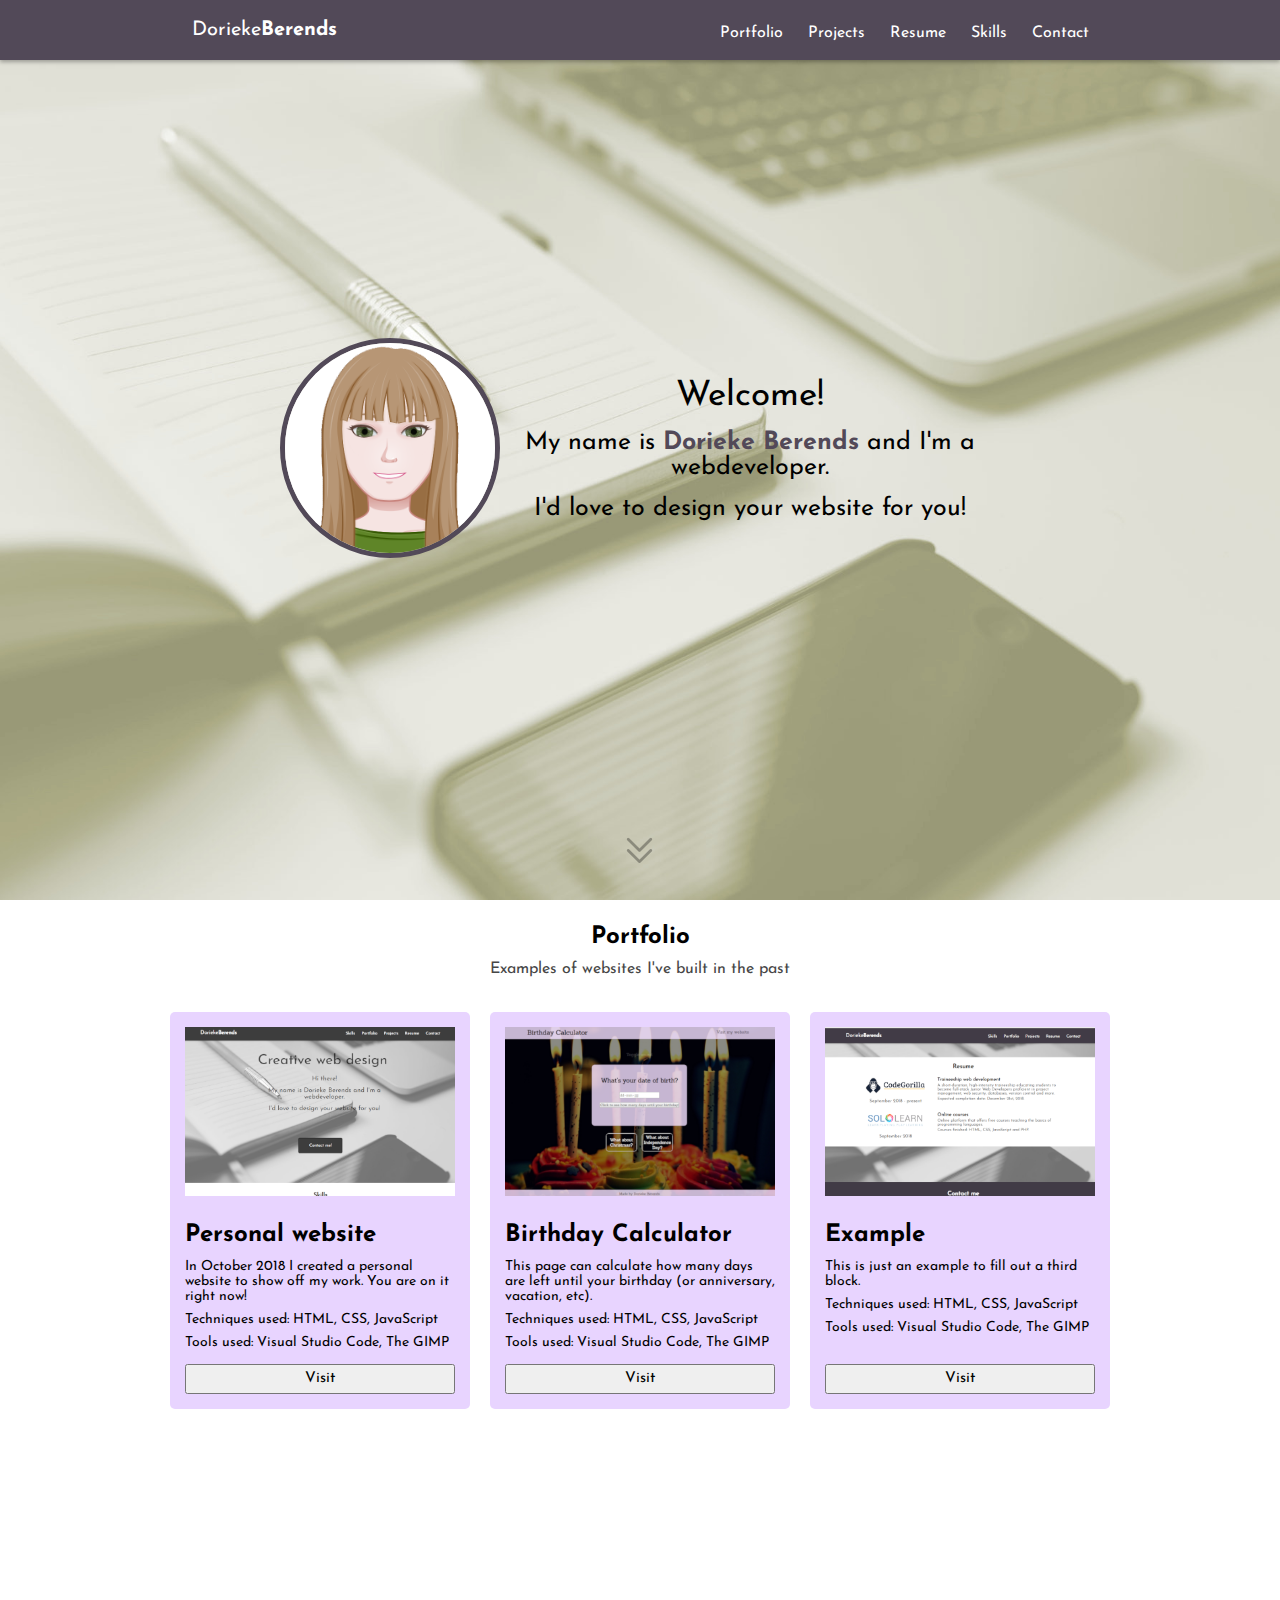
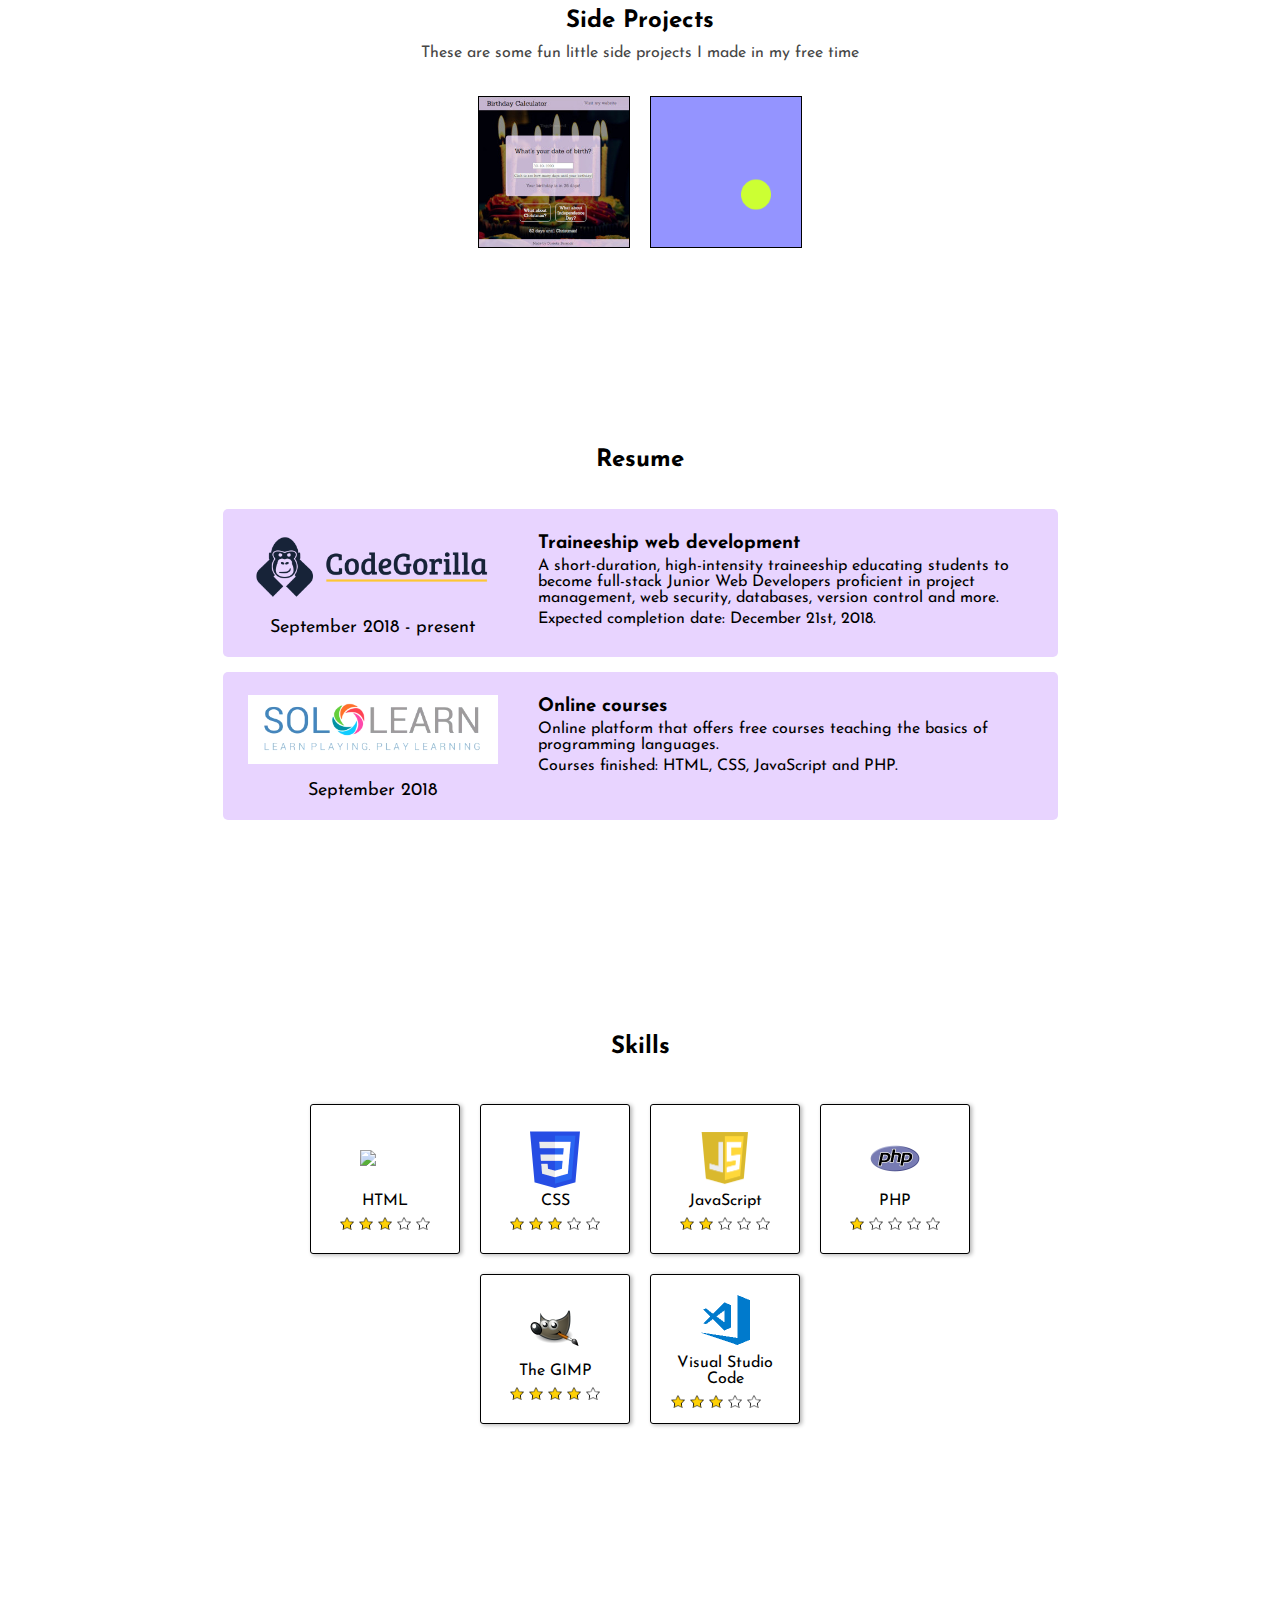
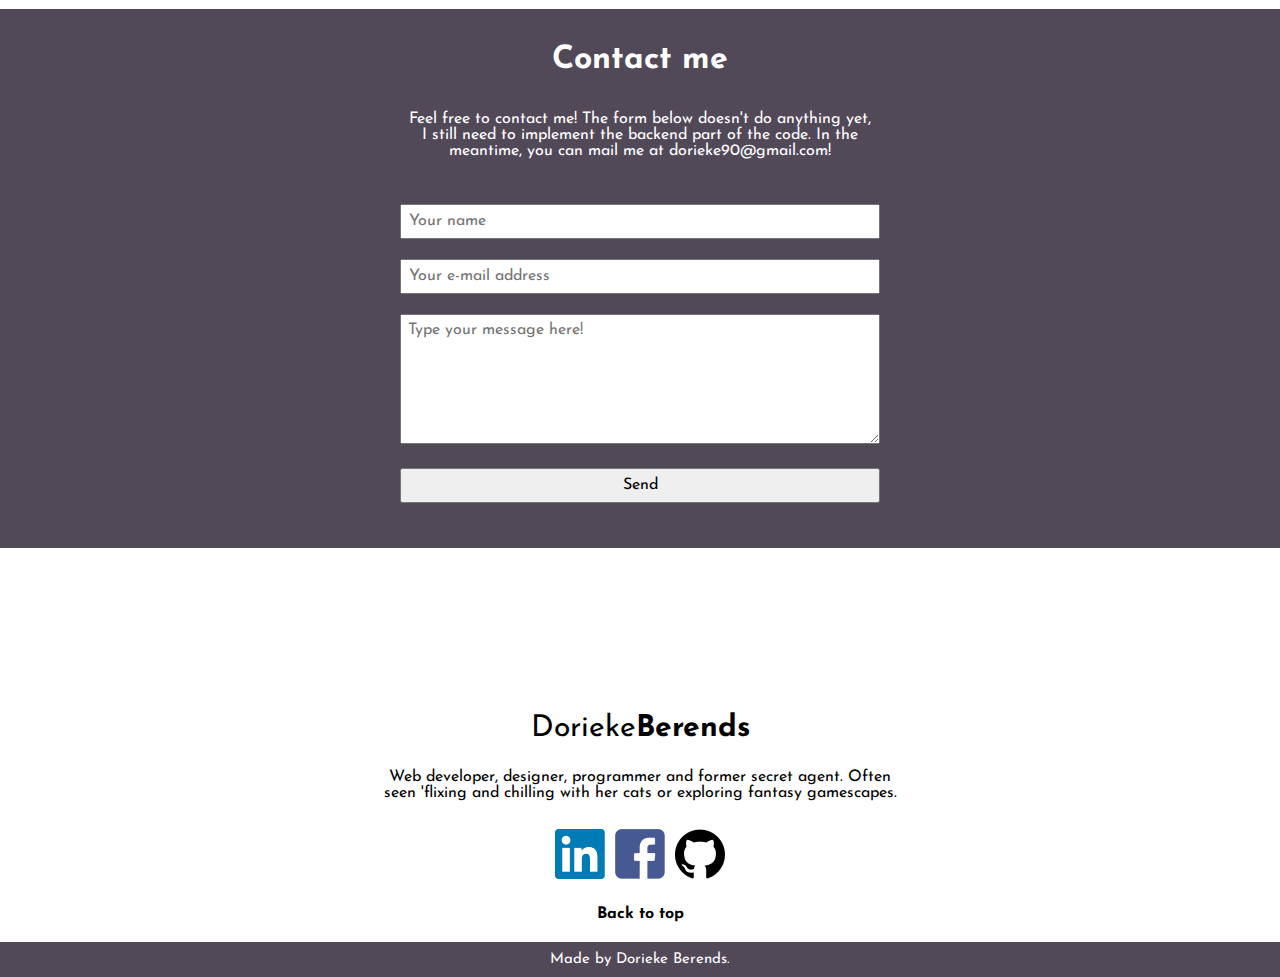
==== index.html @ 7641ab41 "Initial commit" ====
<!DOCTYPE html>
<html>
    <head>
        <title>Dorieke Berends Web Development</title>
        <link rel="stylesheet" type="text/css" href="css/main.css">
        <link href="https://fonts.googleapis.com/css?family=Josefin+Sans" rel="stylesheet">
		<meta name="viewport" content="width=device-width, initial-scale=1.0">
    </head>
    <body>

        <header id="nav_header">
            <div id="nav_header_inner">
                <div id="nav_name">
                    <a>Dorieke<b>Berends</b></a>
                </div>
                <nav id="nav_menu">
                    <ul>    
                        <li><a href="#portfolio_above">Portfolio</a></li>
                        <li><a href="#projects_above">Projects</a></li>
                        <li><a href="#resume_above">Resume</a></li>
                        <li><a href="#skills_above">Skills</a></li>
                        <li><a href="#contact_above">Contact</a></li>
                    </ul>
                </nav>
                <div id="nav_menu_small">
                    <img id="hamburger" src="images/hamburger.png" alt="menu">
                    <div id="dropdown_nav">
                        <ul>                            
                            <li><a class="hidenav" href="#portfolio_above">Portfolio</a></li>
                            <li><a class="hidenav" href="#projects_above">Projects</a></li>
                            <li><a class="hidenav" href="#resume_above">Resume</a></li>
                            <li><a class="hidenav" href="#skills_above">Skills</a></li>
                            <li><a class="hidenav" href="#contact_above">Contact</a></li>
                        </ul>
                    </div>
                </div>
            </div>
        </header>

        <main>

            <header id="hero_header">
                <div id="hero_header_inner">

                    <div id="hero_header_center">

                    <div id="hero_header_avatar">
                        <img id="hero_header_avatar_itself" src="images/avatar3.png" alt="Avatar">
                    </div>
                    <div id="hero_header_text">
                        <p><span id="hero_header_welcome">Welcome!</span></p>
                        <p>My name is <span id="hero_header_my_name">Dorieke Berends</span> and I'm a webdeveloper.</p> 
                        <p>I'd love to design your website for you!</p>
                    </div>

                    </div>

                </div>
            </header>

            <div id="portfolio_above" class="between_sections_bot">
                <a href="#portfolio_above"><img id="hero_header_scrolldown_itself" src="images/scrolldown_black.png" alt="Scroll down"></a>
            </div>

            <section id="portfolio">
                <div id="portfolio_inner">
                    <div id="portfolio_narrow">
                        <div class="section_header" id="portfolio_header">
                            <h2>Portfolio</h2>
                            <p>Examples of websites I've built in the past</p>
                        </div>
                        <div id="portfolio_list">

							
							<div class="portfolio_item">
								<div class="portfolio_item_screenshot">
									<img class="portfolio_item_screenshot_itself" src="images/pf_thumbs/personal_website.png" alt="My Portfolio">
								</div>
								<div class="portfolio_item_text">
									<p><h2>Personal website</h2></p>
									<p>In October 2018 I created a personal website to show off my work. You are on it right now!</p>
									<p>Techniques used: HTML, CSS, JavaScript</p>
									<p>Tools used: Visual Studio Code, The GIMP</p>
								</div>
								<div class="portfolio_item_visit">
									<a href="index.html" target="_blank">
										<button class="portfolio_item_visit_button">Visit</button>
									</a>
								</div>
							</div>

							<div class="portfolio_item">
								<div class="portfolio_item_screenshot">
									<img class="portfolio_item_screenshot_itself" src="images/pf_thumbs/birthday_calculator.png" alt="Birthday calculator">
								</div>
								<div class="portfolio_item_text">
									<p><h2>Birthday Calculator</h2></p>
									<p>This page can calculate how many days are left until your birthday (or anniversary, vacation, etc).</p>
									<p>Techniques used: HTML, CSS, JavaScript</p>
									<p>Tools used: Visual Studio Code, The GIMP</p>
								</div>
								<div class="portfolio_item_visit">
									<a href="Projects/How long until/index.html" target="_blank">
										<button class="portfolio_item_visit_button">Visit</button>
									</a>
								</div>
							</div>							

							<div class="portfolio_item">
								<div class="portfolio_item_screenshot">
									<img class="portfolio_item_screenshot_itself" src="images/pf_thumbs/example.png" alt="My Portfolio">
								</div>
								<div class="portfolio_item_text">
									<p><h2>Example</h2></p>
									<p>This is just an example to fill out a third block.</p>
									<p>Techniques used: HTML, CSS, JavaScript</p>
									<p>Tools used: Visual Studio Code, The GIMP</p>
								</div>
								<div class="portfolio_item_visit">
									<a href="index.html" target="_blank">
										<button class="portfolio_item_visit_button">Visit</button>
									</a>
								</div>
							</div>							

                        </div>
                    </div>
                </div>
            </section>

            <div class="between_sections"></div>
            <div id="projects_above" class="between_sections_bot"></div>

            <section id="projects">
                <div id="projects_inner">
                    <div id="projects_narrow">
                         <div class="section_header" id="projects_header">
                            <h2>Side Projects</h2>
                            <p>These are some fun little side projects I made in my free time</p>
                        </div>
                        <div id="projects_list">
                            
                            <div class="projects_item_outer_outer">
                                <div class="projects_item_outer">
                                    <div class="projects_item">
                                        <div class="projects_item_thumb">
                                            <img class="projects_item_thumb_itself" src="images/project_thumbs/birthday.jpg">
                                        </div>
                                        <a href="Projects/How long until/index.html">
                                            <div class="projects_item_name">
                                                <div>Birthday Calculator</div>
                                            </div>
                                        </a>
                                    </div>
                                </div>
                            </div>

                            <div class="projects_item_outer_outer">
                                <div class="projects_item_outer">
                                    <div class="projects_item">
                                        <div class="projects_item_thumb">
                                            <img class="projects_item_thumb_itself" src="images/project_thumbs/bouncy.png">
                                        </div>
                                        <a href="Projects/Bouncy/index.html" target="_blank">
                                            <div class="projects_item_name">
                                                <div>Bouncing ball</div>
                                            </div>
                                        </a>
                                    </div>
                                </div>
                            </div>

                        </div>
                    </div>
                </div>
            </section>

            <div class="between_sections"></div>
            <div id="resume_above" class="between_sections_bot"></div>

            <section id="resume">
                <div id="resume_inner">
                    <div id="resume_narrow">
                        <div class="section_header" id="resume_header">
                            <h2>Resume</h2>
                            <p></p>
                        </div>
                        <div id="resume_edu">
                            <div id="resume_edu_header">

                            </div>
                            <div id="resume_edu_list">

                                <div class="resume_edu_item">
                                    <div class="resume_edu_item_left">
                                        <div class="resume_edu_item_logo">
                                            <a href="https://www.codegorilla.nl/" target="_blank"><img class="resume_edu_item_logo_itself" src="images/resume_logos/CG_logo.png" alt="CodeGorilla"></a>
                                        </div>
                                        <div class="resume_edu_item_date">
                                            September 2018 - present
                                        </div>
                                    </div>
                                    <div class="resume_edu_item_description">
                                        <p><h3>Traineeship web development</h3></p>
                                        <p>A short-duration, high-intensity traineeship educating students to become full-stack Junior Web Developers proficient in project management, web security, databases, version control and more.</p>
                                        <p>Expected completion date: December 21st, 2018.</p>
                                    </div>
                                </div>

                                <div class="resume_edu_item">
                                    <div class="resume_edu_item_left">
                                        <div class="resume_edu_item_logo">
                                            <a href="https://www.sololearn.com/" target="_blank"><img class="resume_edu_item_logo_itself" src="images/resume_logos/SL_logo.png" alt="SoloLearn"></a>
                                        </div>
                                        <div class="resume_edu_item_date">
                                                September 2018
                                        </div>
                                    </div>
                                    <div class="resume_edu_item_description">
                                        <p><h3>Online courses</h3></p>
                                        <p>Online platform that offers free courses teaching the basics of programming languages.</p>
                                        <p>Courses finished: HTML, CSS, JavaScript and PHP.</p>
                                    </div>
                                </div>

                            </div>
                        </div>
                        <div id="resume_courses">

                        </div>
                    </div>
                </div>
            </section>

            <div class="between_sections"></div>
            <div id="skills_above" class="between_sections_bot"></div>

            <section id="skills">
                <div id="skills_inner">
                    <div id="skills_narrow">
                        <div class="section_header" id="skills_header">
                            <h2>Skills</h2>
                        </div>
                        <div id="skills_list">

                            <div class="skill_item_padding">
                                <div class="skill_item">
                                    <div class="skill_item_inner">
                                        <div class="skill_item_logo"><img class="skill_item_logo_itself" src="images/skills/HTML_logo.png"></div>
                                        <div class="skill_item_name">HTML</div>
                                        <div class="skill_item_stars">
                                            <img class="skill_item_star_itself" src="images/skills/full_star.png" alt="*">
                                            <img class="skill_item_star_itself" src="images/skills/full_star.png" alt="*">
                                            <img class="skill_item_star_itself" src="images/skills/full_star.png" alt="*">
                                            <img class="skill_item_star_itself" src="images/skills/empty_star.png">
                                            <img class="skill_item_star_itself" src="images/skills/empty_star.png">
                                        </div>
                                    </div>
                                </div>
                            </div>

                            <div class="skill_item_padding">
                                <div class="skill_item">
                                    <div class="skill_item_inner">
                                        <div class="skill_item_logo"><img class="skill_item_logo_itself" src="images/skills/CSS_logo.png"></div>
                                        <div class="skill_item_name">CSS</div>
                                        <div class="skill_item_stars">
                                            <img class="skill_item_star_itself" src="images/skills/full_star.png" alt="*">
                                            <img class="skill_item_star_itself" src="images/skills/full_star.png" alt="*">
                                            <img class="skill_item_star_itself" src="images/skills/full_star.png" alt="*">
                                            <img class="skill_item_star_itself" src="images/skills/empty_star.png">
                                            <img class="skill_item_star_itself" src="images/skills/empty_star.png">
                                        </div>
                                    </div>
                                </div>
                            </div>

                            <div class="skill_item_padding">
                                <div class="skill_item">
                                    <div class="skill_item_inner">
                                        <div class="skill_item_logo"><img class="skill_item_logo_itself" src="images/skills/JS_logo.png"></div>
                                        <div class="skill_item_name">JavaScript</div>
                                        <div class="skill_item_stars">
                                            <img class="skill_item_star_itself" src="images/skills/full_star.png" alt="*">
                                            <img class="skill_item_star_itself" src="images/skills/full_star.png" alt="*">
                                            <img class="skill_item_star_itself" src="images/skills/empty_star.png">
                                            <img class="skill_item_star_itself" src="images/skills/empty_star.png">
                                            <img class="skill_item_star_itself" src="images/skills/empty_star.png">
                                        </div>
                                    </div>
                                </div>
                            </div>

                            <div class="skill_item_padding">
                                <div class="skill_item">
                                    <div class="skill_item_inner">
                                        <div class="skill_item_logo"><img class="skill_item_logo_itself" src="images/skills/PHP_logo.png"></div>
                                        <div class="skill_item_name">PHP</div>
                                        <div class="skill_item_stars">
                                            <img class="skill_item_star_itself" src="images/skills/full_star.png" alt="*">
                                            <img class="skill_item_star_itself" src="images/skills/empty_star.png">
                                            <img class="skill_item_star_itself" src="images/skills/empty_star.png">
                                            <img class="skill_item_star_itself" src="images/skills/empty_star.png">
                                            <img class="skill_item_star_itself" src="images/skills/empty_star.png">
                                        </div>
                                    </div>
                                </div>
                            </div>

                            <div class="skill_item_padding">
                                <div class="skill_item">
                                    <div class="skill_item_inner">
                                        <div class="skill_item_logo"><img class="skill_item_logo_itself" src="images/skills/GIMP_logo.png"></div>
                                        <div class="skill_item_name">The GIMP</div>
                                        <div class="skill_item_stars">
                                            <img class="skill_item_star_itself" src="images/skills/full_star.png" alt="*">
                                            <img class="skill_item_star_itself" src="images/skills/full_star.png" alt="*">
                                            <img class="skill_item_star_itself" src="images/skills/full_star.png" alt="*">
                                            <img class="skill_item_star_itself" src="images/skills/full_star.png" alt="*">
                                            <img class="skill_item_star_itself" src="images/skills/empty_star.png">
                                        </div>
                                    </div>
                                </div>
                            </div>

                            <div class="skill_item_padding">
                                <div class="skill_item">
                                    <div class="skill_item_inner">
                                        <div class="skill_item_logo"><img class="skill_item_logo_itself" src="images/skills/VSC_logo.png"></div>
                                        <div class="skill_item_name">Visual Studio Code</div>
                                        <div class="skill_item_stars">
                                            <img class="skill_item_star_itself" src="images/skills/full_star.png" alt="*">
                                            <img class="skill_item_star_itself" src="images/skills/full_star.png" alt="*">
                                            <img class="skill_item_star_itself" src="images/skills/full_star.png" alt="*">
                                            <img class="skill_item_star_itself" src="images/skills/empty_star.png">
                                            <img class="skill_item_star_itself" src="images/skills/empty_star.png">
                                        </div>
                                    </div>
                                </div>
                            </div>

                        </div>
                    </div>
                </div>
            </section>

            <div class="between_sections"></div>
            <div id="contact_above" class="between_sections_bot"></div>

            <section id="contact">
                <div id="contact_inner">
                    <div id="contact_narrow">
                        <div class="section_header" id="contact_title">
                            <h1>Contact me</h1>
                        </div>
                        <div id="contact_text">
                            <p>Feel free to contact me! The form below doesn't do anything yet, I still need to implement the backend part of the code. In the meantime, you can mail me at dorieke90@gmail.com!</p>
                        </div>
                        <div id="contact_form">
                            <form>
                                <p><input id="contact_name" name="name" type="text" placeholder="Your name"><br /></p>
                                <p><input id="contact_email" name="email" type="email" placeholder="Your e-mail address"><br /></p>
                                <p><textarea id="contact_message" name="message" type="text" placeholder="Type your message here!"></textarea><br /></p>
                                <p><input id="contact_send" name="send" type="submit" value="Send"><br /></p>
                            </form>
                        </div>
                    </div>
                </div>
            </section>

        </main>

        <div class="between_sections"></div>
        <div class="between_sections_bot"></div>


        <footer id="social_footer">
            <div id="social_footer_inner">
                <div id="social_footer_narrow">
                    <div class="section_header" id="social_footer_name">
                        Dorieke<b>Berends</b>
                    </div>
                    <div id="social_footer_text">
                        <p>Web developer, designer, programmer and former secret agent. Often seen 'flixing and chilling with her cats or exploring fantasy gamescapes.</p>
                    </div>
                    <div id="social_footer_logos">
                        <div class="social_footer_logo">
                            <a href="https://nl.linkedin.com/in/dorieke-berends-99722622" target="_blank"><img class="social_footer_logo_itself" src="images/LI_logo.png" alt="LinkedIn"></a>
                        </div>
                        <div class="social_footer_logo">
                            <a href="https://www.facebook.com/dorieke90" target="_blank"><img class="social_footer_logo_itself" src="images/FB_logo.png" alt="Facebook"></a>
                        </div>
                        <div class="social_footer_logo">
                            <a href="https://github.com/dot319" target="_blank"><img class="social_footer_logo_itself" src="images/GH_logo.png" alt="GitHub"></a>
                        </div>
                    </div>
                    <div id="back_to_top">
                        Back to top
                    </div>
                </div>
            </div>
        </footer>

        <footer id="copyright_footer">
            <div id="copyright_footer_inner">
                Made by Dorieke Berends.
            </div>
        </footer>

        <script src="js/myscripts.js"></script>

    </body>
</html>
---- css/main.css ----
* {
    font-family: 'Josefin Sans', 'Calibri', sans-serif;
    margin: 0;
    padding: 0;
    box-sizing: border-box;
    scroll-behavior: smooth;
}

html,
body {
    height: 100%;
}

/*===Website's color scheme============================================================================*/
#nav_header_inner,
#hero_contact_button,
#contact,
#copyright_footer,
#dropdown_nav {
    background-color: rgb(82, 73, 88);
}

#hero_contact_button:hover,
#hero_header_my_name {
    color: rgb(82, 73, 88);
}

#hero_header_avatar_itself {
    border-color:  rgb(82, 73, 88);
}

#skills,
#portfolio,
#projects,
#resume,
#social_footer {
    background-color: rgb(255, 255, 255);
}

.between_sections,
.between_sections_bot,
#hero_header,
.portfolio_item,
.resume_edu_item {
    background-color:  rgb(232, 212, 255);
}

/*colors to use: {
    background-color: rgb(61, 61, 50);
    background-color: rgb(199, 198, 142);
    background-color: rgb(255, 254, 151);
    background-color: rgb(159, 154, 166);
    background-color: rgb(216, 181, 255);
 }*/

/*===Website's background picture======================================================================*/
.between_sections,
.between_sections_bot,
#hero_header {
    background: url("../images/hero_background.jpg") no-repeat center center fixed;
    -webkit-background-size: cover;
    -moz-background-size: cover;
    -o-background-size: cover;
    background-size: cover;
}

/*===Section headers===================================================================================*/
.section_header {
    padding-top: 25px;
    padding-bottom: 25px;
    text-align: center;
}

.section_header p {
    padding-top: 12px;
    color: rgb(70, 70, 70);
}

/*===Between sections==================================================================================*/
.between_sections {
    height:50px;
}

.between_sections_bot {
    height: 90px;
}

/*===Nav Header========================================================================================*/
#nav_header {
    position: fixed;
    top: 0;
    width: 100%;
    z-index: 100;
    box-shadow: 0px 2px 4px rgba(0,0,0,0.3);
}

#nav_header a {
    text-decoration: none;
    color: white;
    transition: color 0.5s, background-color 0.5s;
}

#nav_header a:hover {
    color: black;
    background-color: rgb(255, 255, 255);
}

#nav_header_inner {
    height: 60px;
    width: 100%;
    display: flex;
    flex-direction: row;
    justify-content: space-around;
}

#nav_name {
    font-size: 20px;
    padding-top: 20px;
    padding-left: 10px;
    padding-right: 10px;
}

#nav_name:hover {
    cursor: pointer;
}

#nav_menu {
    padding-top: 25px;
    padding-bottom: 15px;
    display: block;
}

nav ul {
    list-style-type: none;
}

nav ul li {
    display: inline;
    padding-left: 10px;
    padding-right: 10px;
}

#nav_menu_small {
    padding-top: 15px;
    padding-bottom: 10px;
    display: none;
}

@media (max-width: 600px) {
    #nav_menu_small {
        display: block;
    }
    #nav_menu {
        display: none;
    }
}

#hamburger {
    height: 30px;
}

#hamburger:hover {
    cursor: pointer;
}

#dropdown_nav {
    display: none;
    position: absolute;
    top: 60px;
    right: 0px;
    z-index: 10;
    padding: 0px 50px;
    box-shadow: -2px 2px 4px rgba(0,0,0,0.3);
}

#dropdown_nav ul {
    list-style-type: none;
}

#dropdown_nav ul li {
    padding: 20px 0px;
}

@media (max-height: 340px) {
    #dropdown_nav ul li {
        padding: 5px 0px;
    }
}

.show_it {
    display: block !important;
}

main {
    margin-top: 60px;
}

/*===Hero header=======================================================================================*/
@media (max-width: 745px) {
    #hero_header {
        min-height: 460px;
    }
}

#hero_header_center {
    height: calc(100vh - 140px);
    width: 100%;
    position: absolute;
    display: flex;
    flex-direction: row;
    justify-content: center;
    align-items: center;
    flex-wrap: wrap;
}

#hero_header_avatar {
    padding: 20px 0px 0px 0px;
}

#hero_header_avatar_itself {
    width: 220px;
    border-radius: 110px;
    border-style: solid;
    border-width: 5px;
}

#hero_header_text {
    max-width: 500px;
    font-size: 25px;
    text-align: center;
    padding: 20px 20px 0px 20px;
}

#hero_header_text p {
    padding: 8px 0px;
}

#hero_header_welcome {
    font-size: 35px;
}

#hero_header_my_name {
    font-weight: bold;
}

@keyframes levitate {
    0% {padding-top: 25px;}
    50% {padding-top: 35px;}
    100% {padding-top: 25px;}
}

#portfolio_above {
    text-align: center;
    padding-top: 25px;
    animation-name: levitate;
    animation-duration: 1.5s;
    animation-iteration-count: infinite;
}

#hero_header_scrolldown_itself {
    width: 30px;
    opacity: 0.3;
}

/*===Portfolio=====================================================================================*/
#portfolio_inner {
    display: flex;
    flex-direction: row;
    justify-content: space-around;
}

#portfolio_narrow {
    max-width: 1000px;
    min-width: 200px;
}

#portfolio_list {
    padding-bottom: 25px;
    display: flex;
    flex-direction: row;
    flex-wrap: wrap;
    justify-content: center;
}

.portfolio_item {
    margin: 10px;
    padding: 15px;
    width: 300px;
    display: flex;
    flex-direction: column;
    justify-content: flex-start;
    border-radius: 5px;
}

.portfolio_item_screenshot {
    padding: 0px 0px 15px 0px;
}

.portfolio_item_screenshot_itself {
    max-width: 100%;
}

.portfolio_item_text p {
    padding: 4px 0px;
    font-size: 14px;
}

.portfolio_item_visit {
    text-align: center;
    padding-top: 10px;
    margin-top: auto;
}

.portfolio_item_visit_button {
    width: 100%;
    height: 30px;
    font-size: 15px;
}

/*===Projects==========================================================================================*/
#projects_inner {
    display: flex;
    flex-direction: row;
    justify-content: space-around;
}

#projects_narrow {
    max-width: 700px;
    display: flex;
    flex-direction: column;
    justify-content: center;
    align-items: center;
}

#projects_list {
    padding-bottom: 25px;
    display: flex;
    flex-direction: row;
    justify-content: space-around;
    flex-wrap: wrap;
}

.projects_item_outer_outer {
    padding: 10px;
}

.projects_item_outer {
    height: 152px;
    width: 152px;
    background-color: black;
    display: flex;
    justify-content: center;
    align-items: center;
}

.projects_item {
    width: 150px;
    height: 150px;
    position: relative;
    padding: 10px;
}

.projects_item_thumb {
    height: 100%;
    width: 100%;
    position: absolute;
    top: 0;
    left: 0;
}

.projects_item_thumb_itself {
    height: 150px;
    width: 150px;
}

.projects_item_name {
    height: 100%;
    width: 100%;
    position: absolute;
    top: 0;
    left: 0;
    z-index: 10;
    color: black;
    text-decoration: none;
    text-shadow: 2px 2px 1px white, -2px -2px 1px white, 2px -2px 1px white, -2px 2px 1px white;
    font-size: 20px;
    font-weight: bold;
    text-align: center;
    background: radial-gradient(rgba(255, 255, 255, 0), rgba(255, 255, 255, 0.685));
    opacity: 0;
    transition: opacity 0.7s;
    display: flex;
    justify-content: center;
    align-items: center;
}

.projects_item_name:hover {
    opacity: 1;
    cursor: pointer;
}


/*===Resume============================================================================================*/
#resume_inner {
    display: flex;
    flex-direction: row;
    justify-content: center;
}

#resume_narrow {
    max-width: 900px;
    padding-bottom: 25px;
}

.resume_edu_item {
    padding: 20px;
    display: flex;
    flex-direction: row;
    flex-wrap: wrap;
    justify-content: center;
    margin: 0px 15px 15px 15px;
    border-radius: 5px;
}

.resume_edu_item_left {
    padding-right: 35px;
}

.resume_edu_item_logo {
    width: 260px;
    height: 80px;
    display: flex;
    justify-content: center;
    align-items: center;
}

.resume_edu_item_logo_itself {
    max-width: 250px;
    max-height: 70px;
    transition: max-width 0.3s, max-height 0.3s;
}

.resume_edu_item_logo_itself:hover {
    max-width: 255px;
    max-height: 75px;
}

.resume_edu_item_date {
    font-size: 18px;
    text-align: center;
    padding-top: 10px;
}

.resume_edu_item_description p {
    padding-bottom: 5px;
    min-width: 250px;
    max-width: 500px;
}

/*===Skills============================================================================================*/
#skills_inner {
    display: flex;
    flex-direction: row;
    justify-content: space-around;
}

#skills_narrow {
    width: 800px;
}

#skills_header {
    padding-top: 35px;
    padding-bottom: 35px;
    text-align: center;
}

#skills_list {
    padding-bottom: 35px;
    display: flex;
    flex-direction: row;
    justify-content: center;
    flex-wrap: wrap;
    align-items: center;
    align-content: stretch;
}

.skill_item_padding {
    width: 170px;
    height: 170px;
    display: flex;
    justify-content: center;
    align-items: center;
}

.skill_item {
    width: 150px;
    height: 150px;
    background-color: white;
    border: solid;
    border-width: 1px;
    border-color: black;
    border-radius: 3px;
    padding: 20px;
    box-shadow: 2px 1px 4px rgba(0,0,0,0.3);
    transition: width 0.5s, height 0.5s;
    display: flex;
    justify-content: center;
    align-items: center;
}

.skill_item:hover {
    width: 165px;
    height: 165px;
}

.skill_item_logo {
    height: 70px;
    display: flex;
    justify-content: center;
    align-items: center;
}

.skill_item_logo_itself {
    width: 50px;
}

.skill_item_name {
    text-align: center;
}

.skill_item_stars {
    padding-top: 8px;
}

.skill_item_star_itself {
    width: 14px;
}

/*===Contact===========================================================================================*/
#contact_inner {
    display: flex;
    flex-direction: row;
    justify-content: space-around;
    color: white;
}

#contact_narrow {
    width: 500px;
    display: flex;
    flex-direction: column;
}

#contact_title {
    text-align: center;
    padding-top: 35px;
    padding-bottom: 35px;
}

#contact_text {
    text-align: center;
    padding-bottom: 35px;
    margin: 0px 15px;
}

#contact_form {
    padding-bottom: 35px;
}

#contact_form p {
    padding: 10px;
}

#contact_form input {
    height: 35px;
    width: 100%;
    font-size: 16px;
    padding: 7px;
}

#contact_form textarea {
    height: 130px;
    width: 100%;
    font-size: 16px;
    padding: 7px;
}

/*===Social footer=====================================================================================*/
#social_footer_inner {
    display: flex;
    flex-direction: row;
    justify-content: space-around;
}

#social_footer_narrow {
    max-width: 530px;
    min-width: 200px;
    margin: 0px 15px;
    display: flex;
    flex-direction: column;
}

#social_footer_name {
    text-align: center;
    font-size: 30px;
    padding-top: 25px;
    padding-bottom: 25px;
}

#social_footer_text {
    text-align: center;
    padding-bottom: 25px;
}

#social_footer_logos {
    text-align: center;
    display: flex;
    padding-bottom: 20px;
    flex-direction: row;
    justify-content: center;
}

.social_footer_logo {
    padding: 0px 20px 0px 20px;
    height: 60px;
    width: 60px;
    display: flex;
    align-items: center;
    justify-content: center;
}

.social_footer_logo_itself {
    width: 50px;
    transition: width 0.2s;
}

.social_footer_logo_itself:hover {
    width: 53px;
}

#back_to_top {
    font-weight: bold;
    text-align: center;
    padding-bottom: 20px;
}

#back_to_top:hover {
    cursor: pointer;
}

/*===Copyright footer==================================================================================*/
#copyright_footer_inner {
    text-align: center;
    font-size: 15px;
    padding-top: 10px;
    padding-bottom: 10px;
    color: white;
}
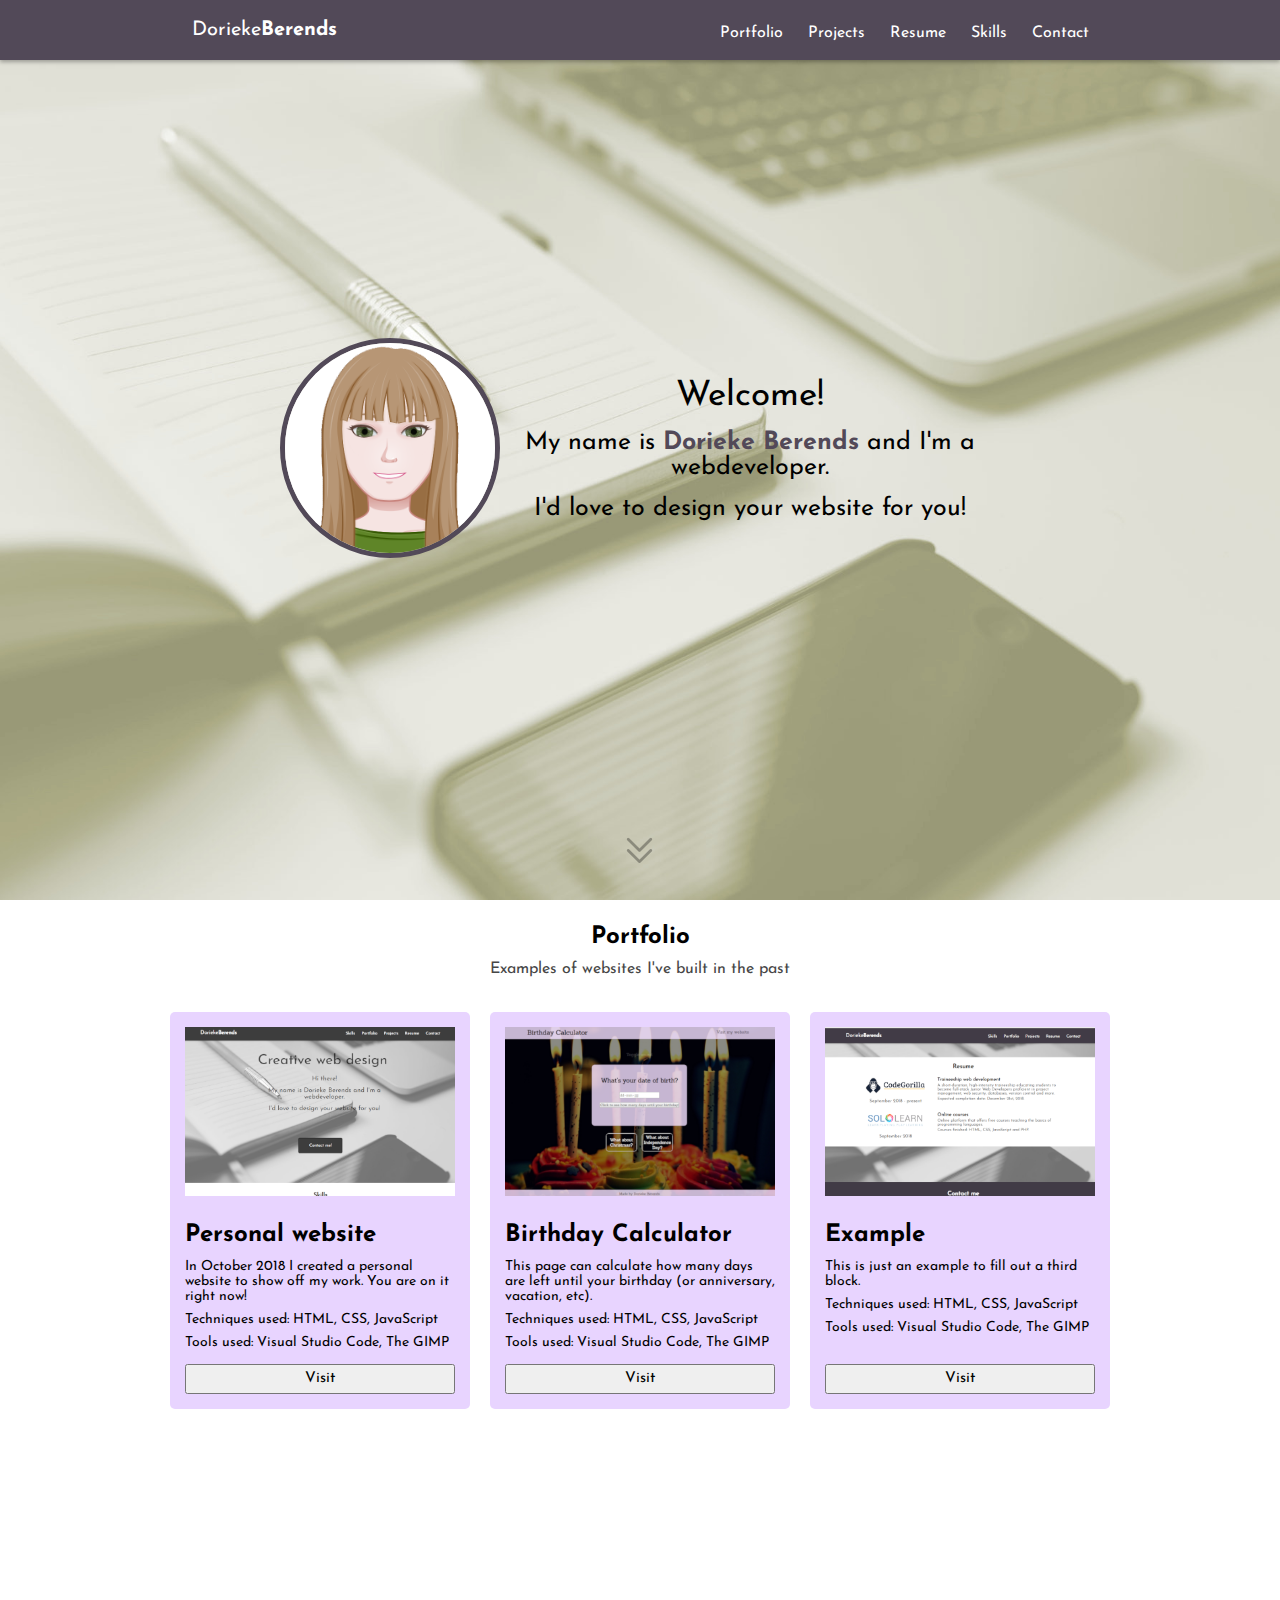
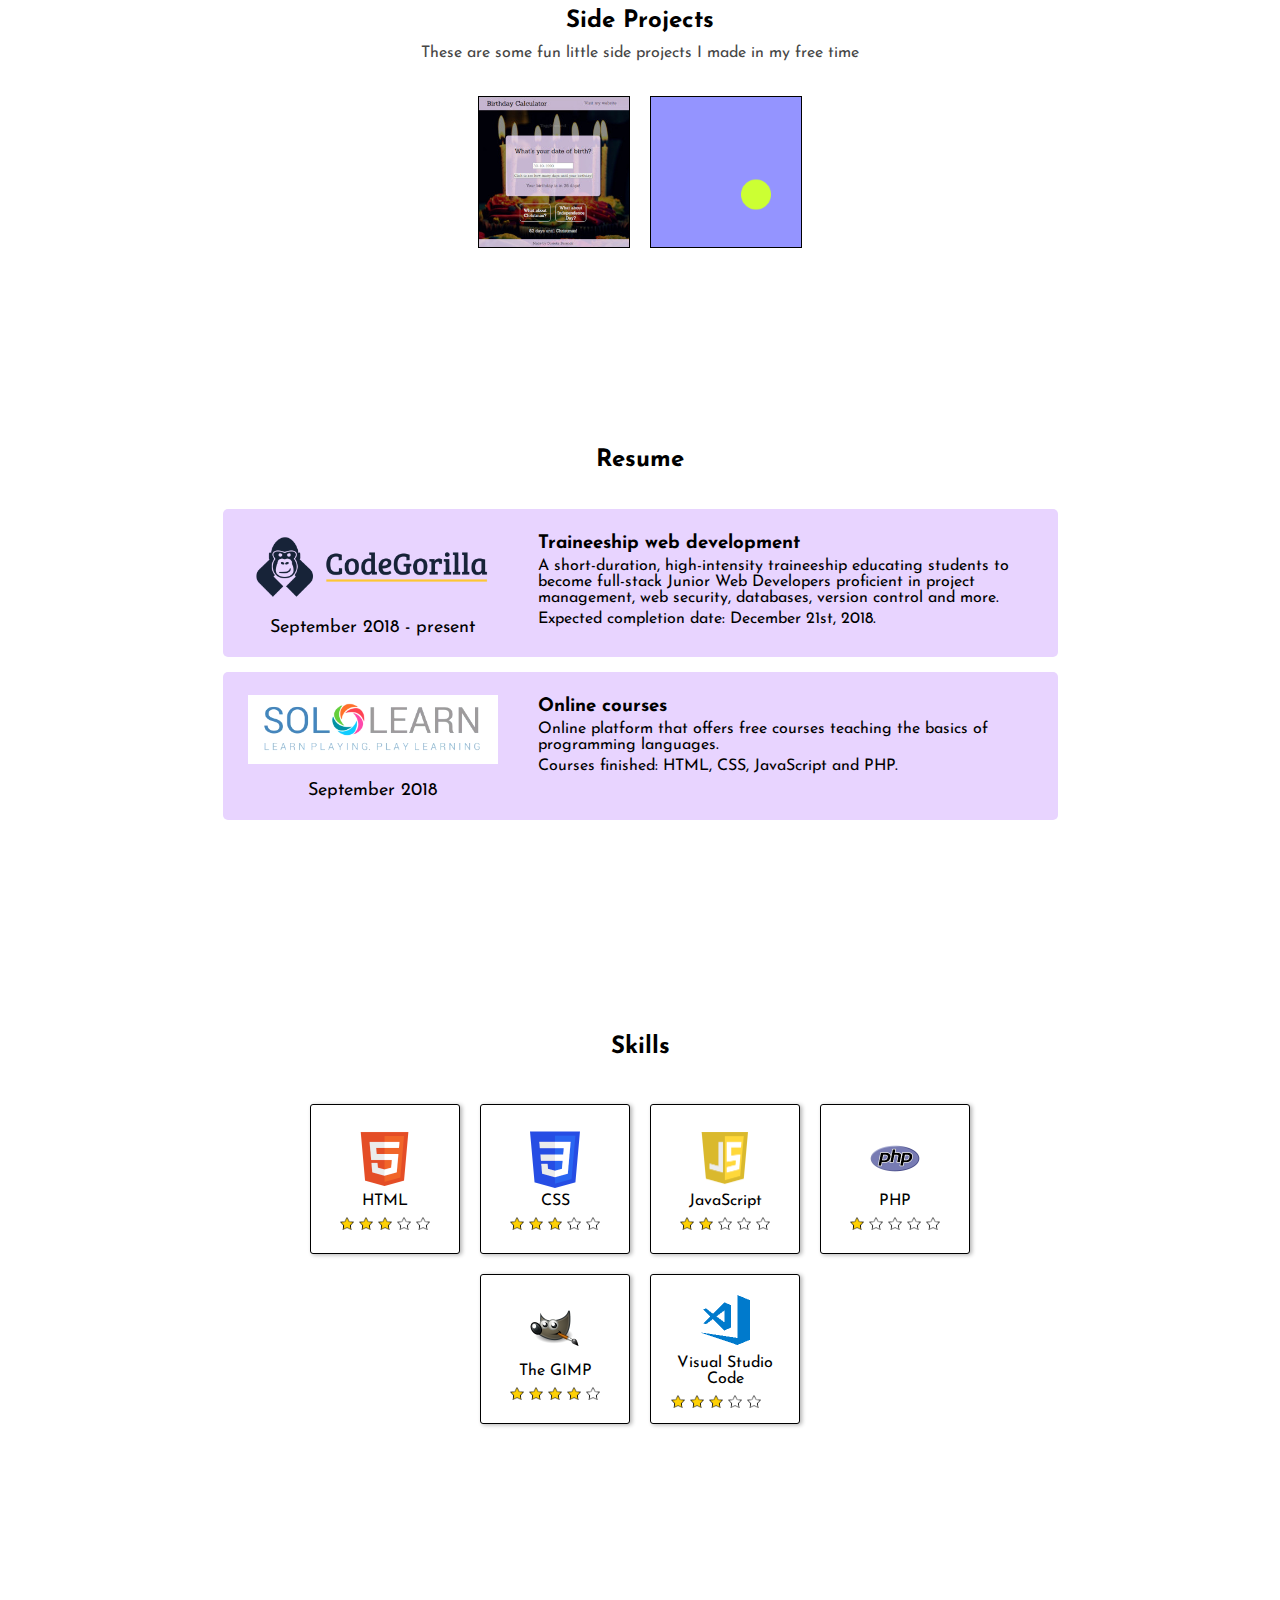
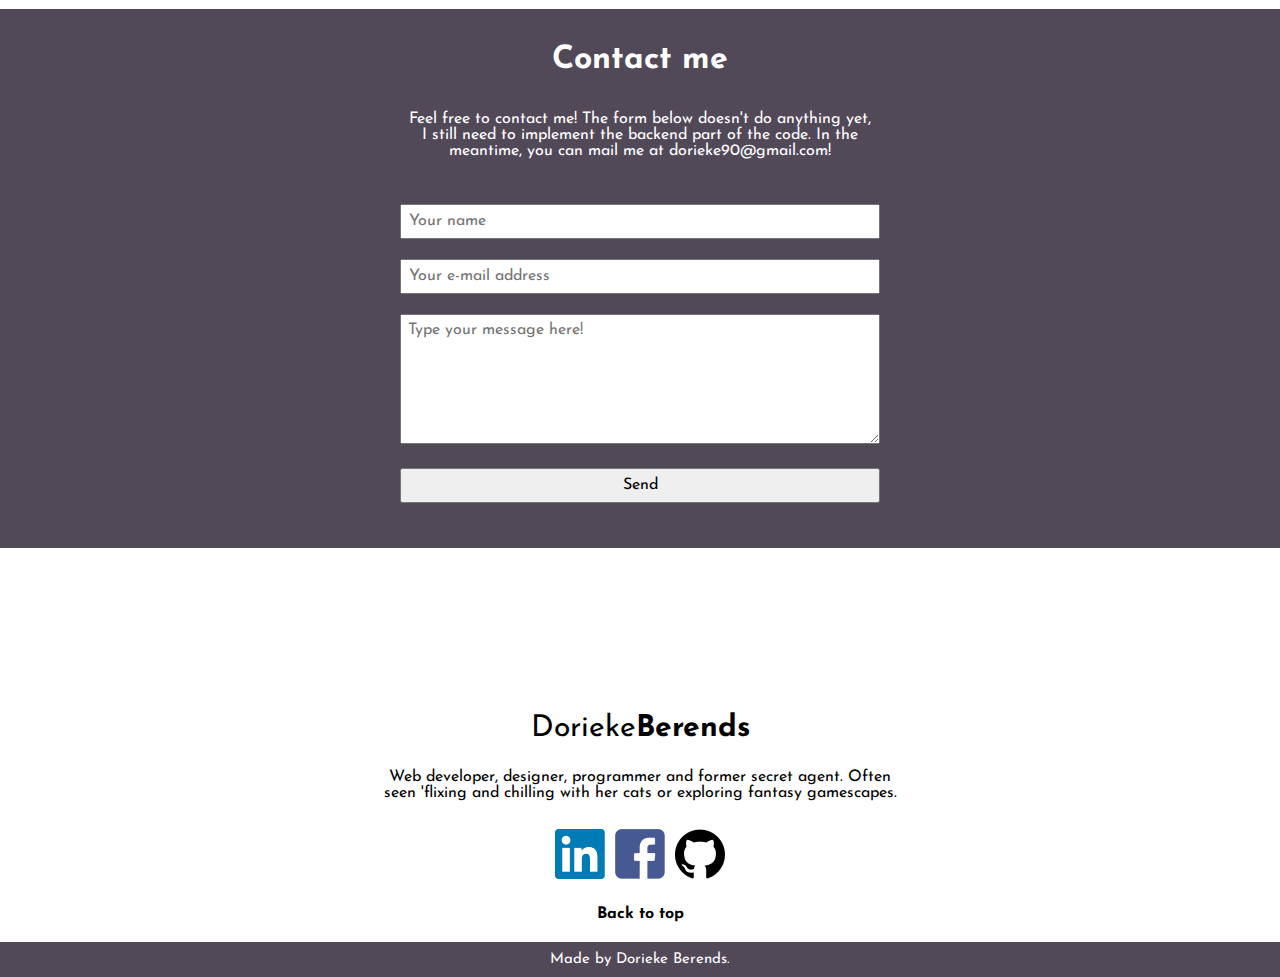
==== commit bb52b0d3: "Fixed broken link" ====
--- a/index.html
+++ b/index.html
@@ -246,7 +246,7 @@
                             <div class="skill_item_padding">
                                 <div class="skill_item">
                                     <div class="skill_item_inner">
-                                        <div class="skill_item_logo"><img class="skill_item_logo_itself" src="images/skills/HTML_logo.png"></div>
+                                        <div class="skill_item_logo"><img class="skill_item_logo_itself" src="images/skills/HTML_Logo.png"></div>
                                         <div class="skill_item_name">HTML</div>
                                         <div class="skill_item_stars">
                                             <img class="skill_item_star_itself" src="images/skills/full_star.png" alt="*">
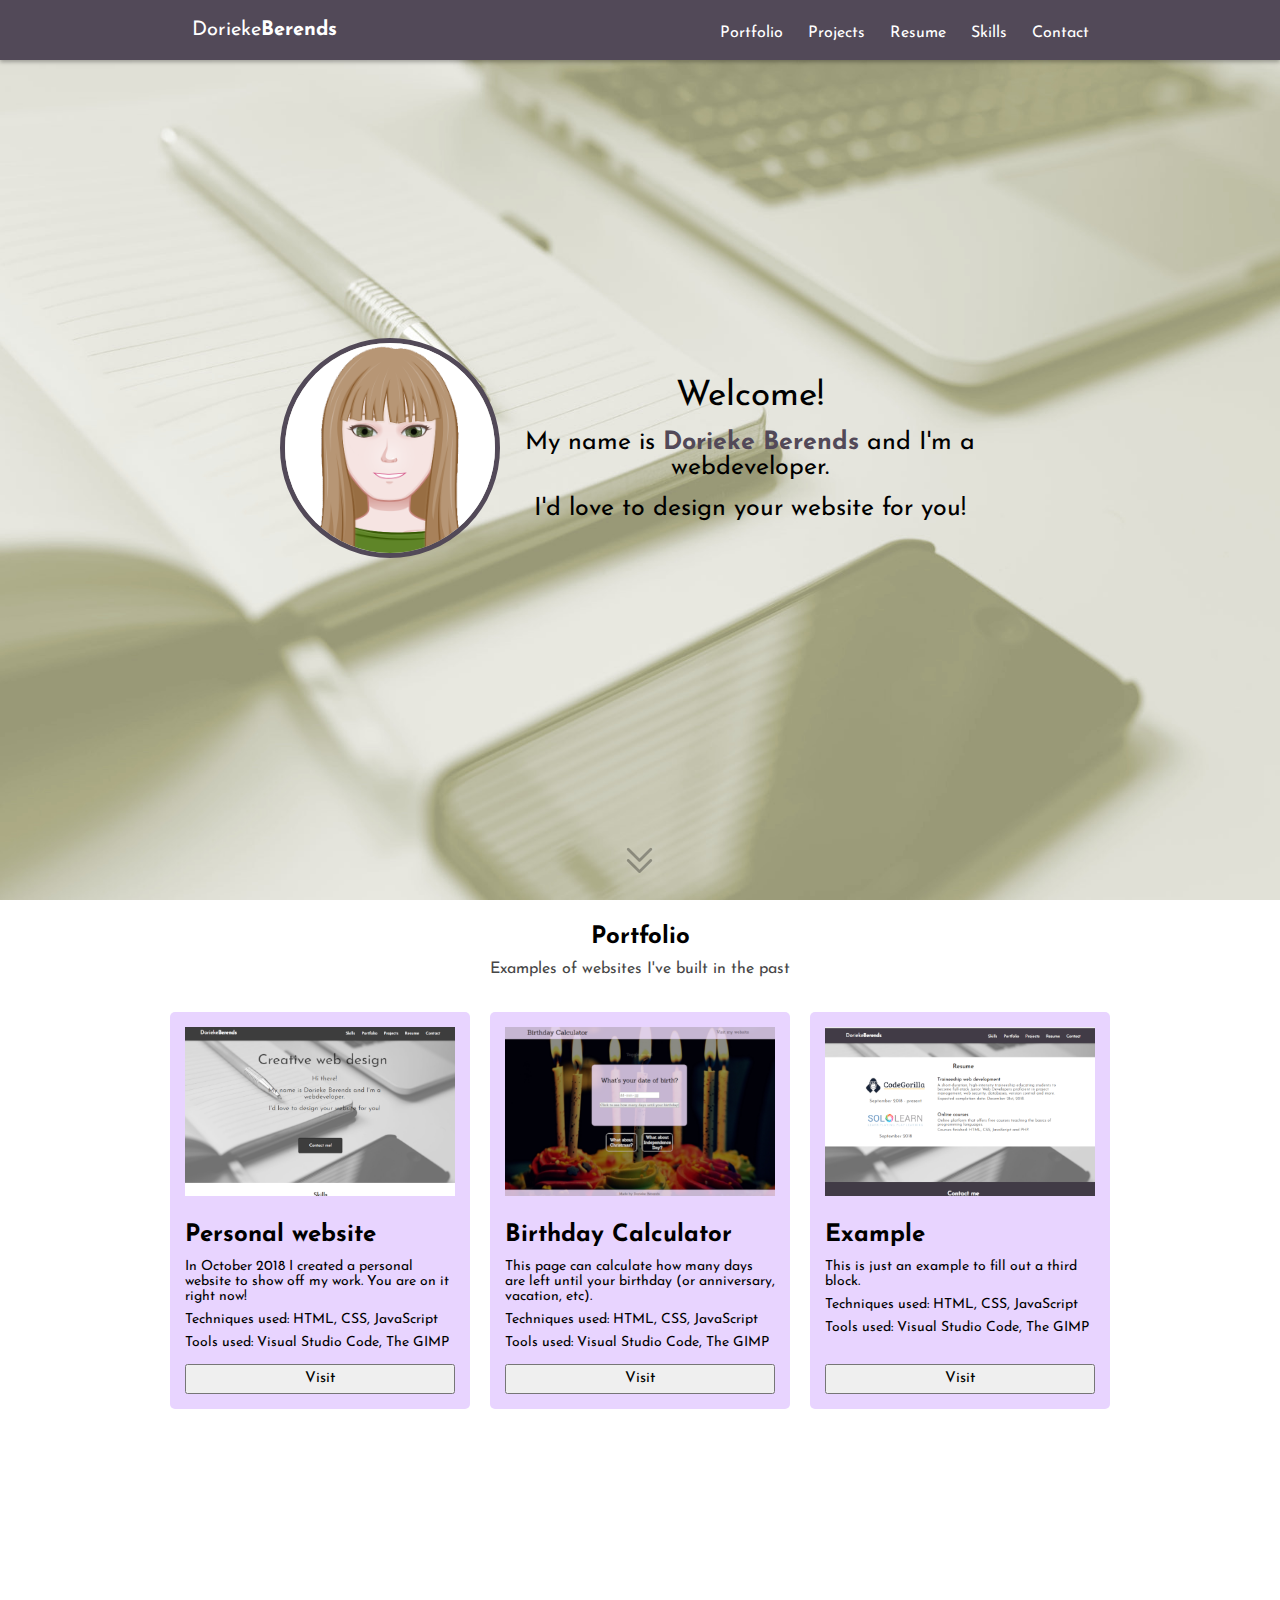
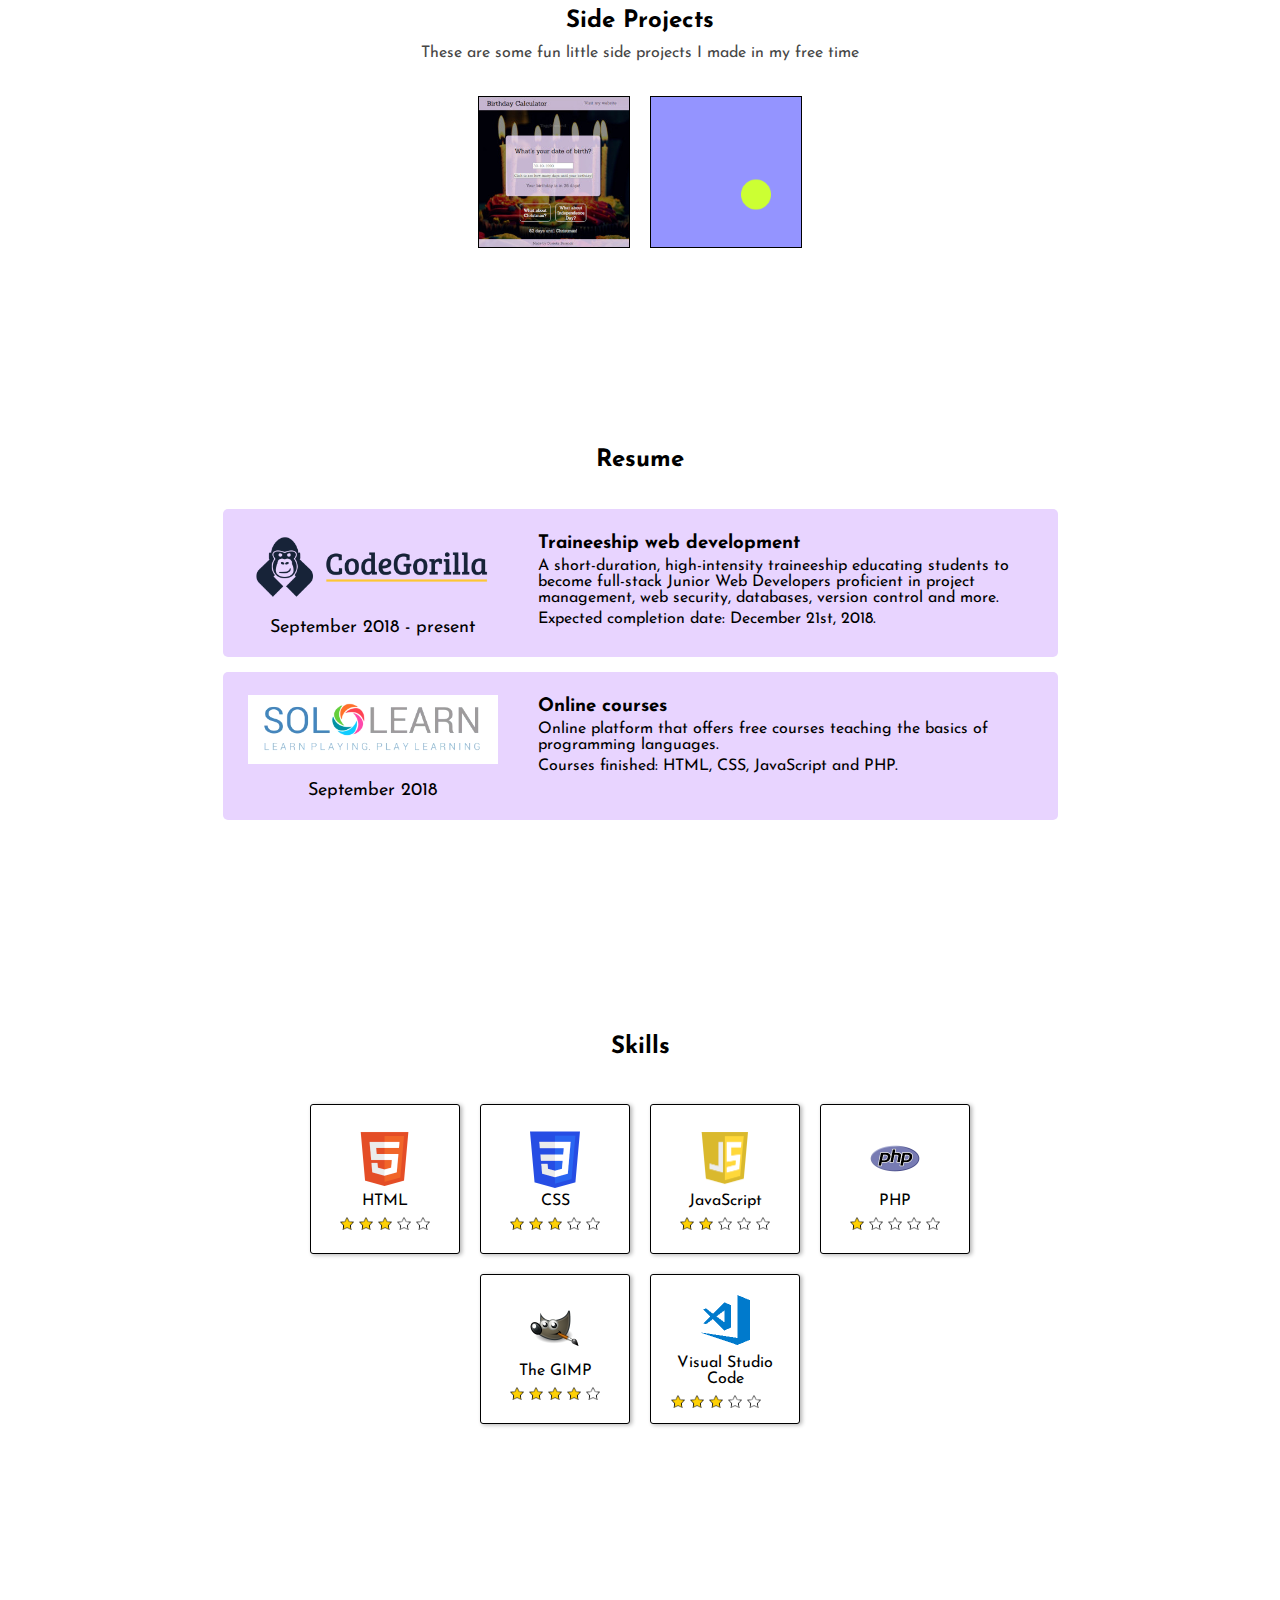
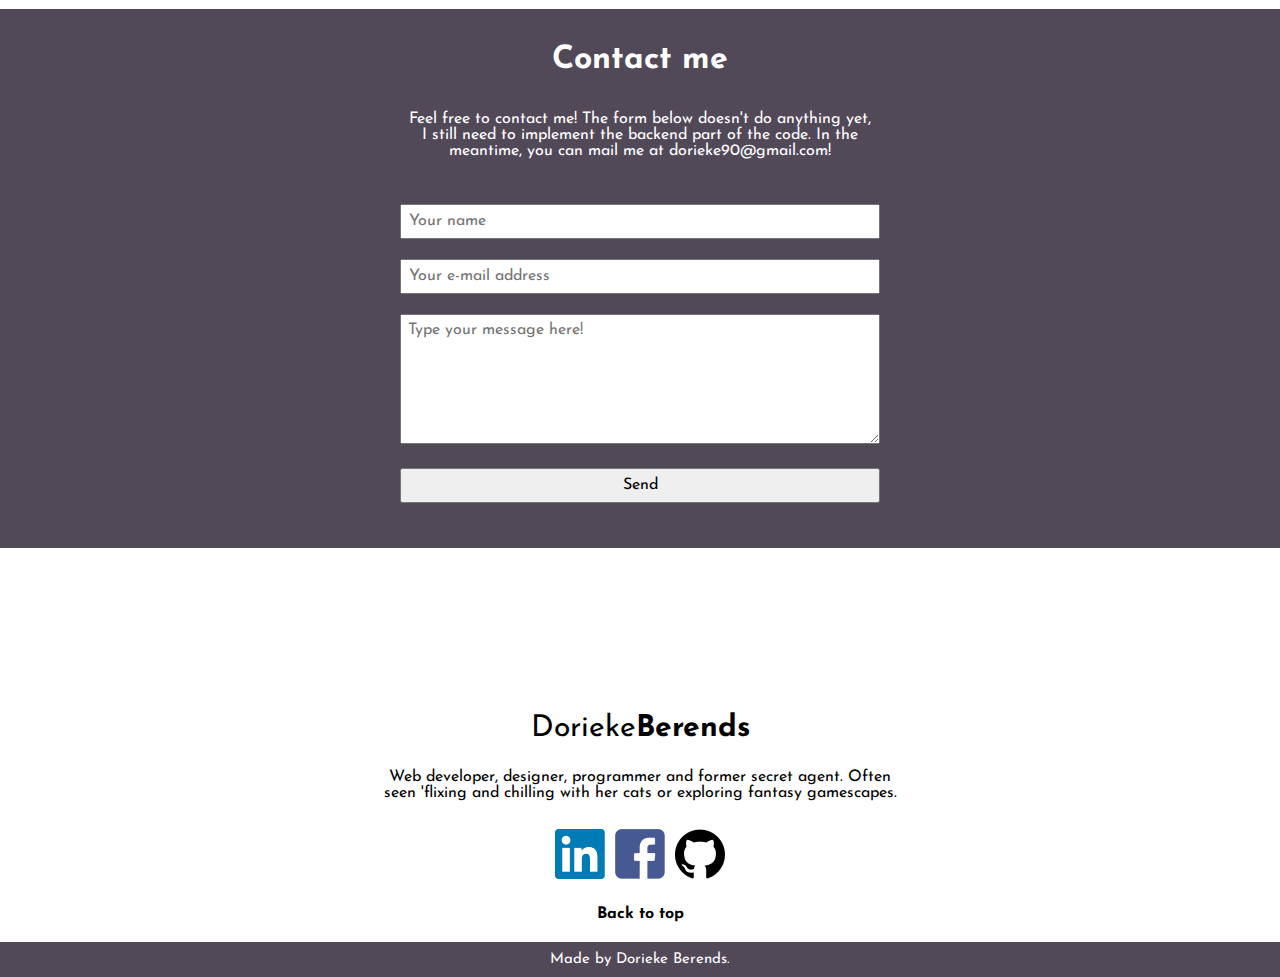
==== commit 5fa680ab: "fixed scrolling" ====
--- a/index.html
+++ b/index.html
@@ -15,22 +15,22 @@
                 </div>
                 <nav id="nav_menu">
                     <ul>    
-                        <li><a href="#portfolio_above">Portfolio</a></li>
-                        <li><a href="#projects_above">Projects</a></li>
-                        <li><a href="#resume_above">Resume</a></li>
-                        <li><a href="#skills_above">Skills</a></li>
-                        <li><a href="#contact_above">Contact</a></li>
+                        <li><a id="portfolio_hyperlink">Portfolio</a></li>
+                        <li><a id="projects_hyperlink">Projects</a></li>
+                        <li><a id="resume_hyperlink">Resume</a></li>
+                        <li><a id="skills_hyperlink">Skills</a></li>
+                        <li><a id="contact_hyperlink">Contact</a></li>
                     </ul>
                 </nav>
                 <div id="nav_menu_small">
                     <img id="hamburger" src="images/hamburger.png" alt="menu">
                     <div id="dropdown_nav">
                         <ul>                            
-                            <li><a class="hidenav" href="#portfolio_above">Portfolio</a></li>
-                            <li><a class="hidenav" href="#projects_above">Projects</a></li>
-                            <li><a class="hidenav" href="#resume_above">Resume</a></li>
-                            <li><a class="hidenav" href="#skills_above">Skills</a></li>
-                            <li><a class="hidenav" href="#contact_above">Contact</a></li>
+                            <li><a id="portfolio_hyperlink_dropdown">Portfolio</a></li>
+                            <li><a id="projects_hyperlink_dropdown">Projects</a></li>
+                            <li><a id="resume_hyperlink_dropdown">Resume</a></li>
+                            <li><a id="skills_hyperlink_dropdown">Skills</a></li>
+                            <li><a id="contact_hyperlink_dropdown">Contact</a></li>
                         </ul>
                     </div>
                 </div>
@@ -129,7 +129,7 @@
             </section>
 
             <div class="between_sections"></div>
-            <div id="projects_above" class="between_sections_bot"></div>
+            <!-- <div id="projects_above" class="between_sections_bot"></div> -->
 
             <section id="projects">
                 <div id="projects_inner">
@@ -176,7 +176,7 @@
             </section>
 
             <div class="between_sections"></div>
-            <div id="resume_above" class="between_sections_bot"></div>
+            <!-- <div id="resume_above" class="between_sections_bot"></div> -->
 
             <section id="resume">
                 <div id="resume_inner">
@@ -233,7 +233,7 @@
             </section>
 
             <div class="between_sections"></div>
-            <div id="skills_above" class="between_sections_bot"></div>
+            <!-- <div id="skills_above" class="between_sections_bot"></div> -->
 
             <section id="skills">
                 <div id="skills_inner">
@@ -345,7 +345,7 @@
             </section>
 
             <div class="between_sections"></div>
-            <div id="contact_above" class="between_sections_bot"></div>
+            <!-- <div id="contact_above" class="between_sections_bot"></div> -->
 
             <section id="contact">
                 <div id="contact_inner">
@@ -371,7 +371,7 @@
         </main>
 
         <div class="between_sections"></div>
-        <div class="between_sections_bot"></div>
+        <!-- <div class="between_sections_bot"></div> -->
 
 
         <footer id="social_footer">
--- a/css/main.css
+++ b/css/main.css
@@ -4,11 +4,6 @@
     padding: 0;
     box-sizing: border-box;
     scroll-behavior: smooth;
-}
-
-html,
-body {
-    height: 100%;
 }
 
 /*===Website's color scheme============================================================================*/
@@ -78,12 +73,12 @@
 
 /*===Between sections==================================================================================*/
 .between_sections {
-    height:50px;
-}
-
-.between_sections_bot {
+    height: 140px;
+}
+
+/* .between_sections_bot {
     height: 90px;
-}
+} */
 
 /*===Nav Header========================================================================================*/
 #nav_header {
@@ -103,6 +98,7 @@
 #nav_header a:hover {
     color: black;
     background-color: rgb(255, 255, 255);
+    cursor: pointer;
 }
 
 #nav_header_inner {
@@ -203,7 +199,7 @@
 }
 
 #hero_header_center {
-    height: calc(100vh - 140px);
+    height: calc(100% - 140px);
     width: 100%;
     position: absolute;
     display: flex;
@@ -255,6 +251,7 @@
     animation-name: levitate;
     animation-duration: 1.5s;
     animation-iteration-count: infinite;
+    height: 80px;
 }
 
 #hero_header_scrolldown_itself {
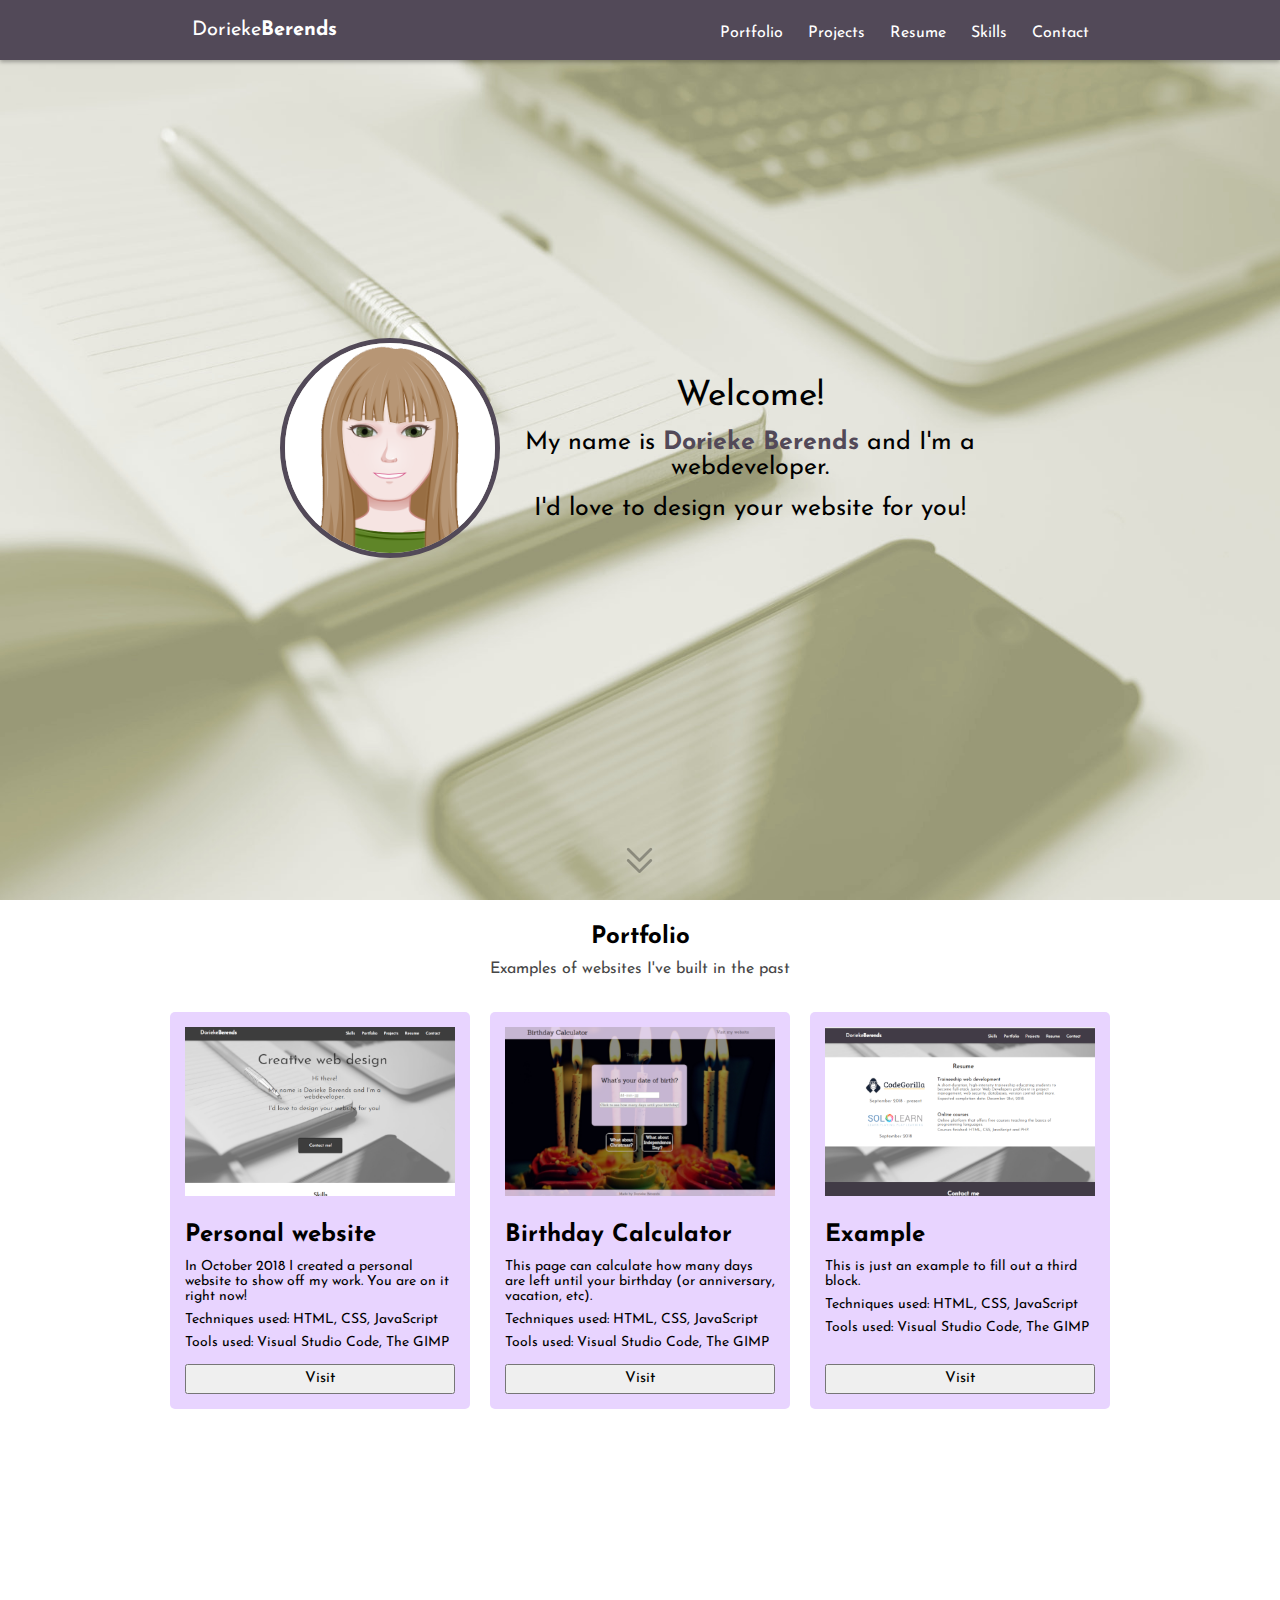
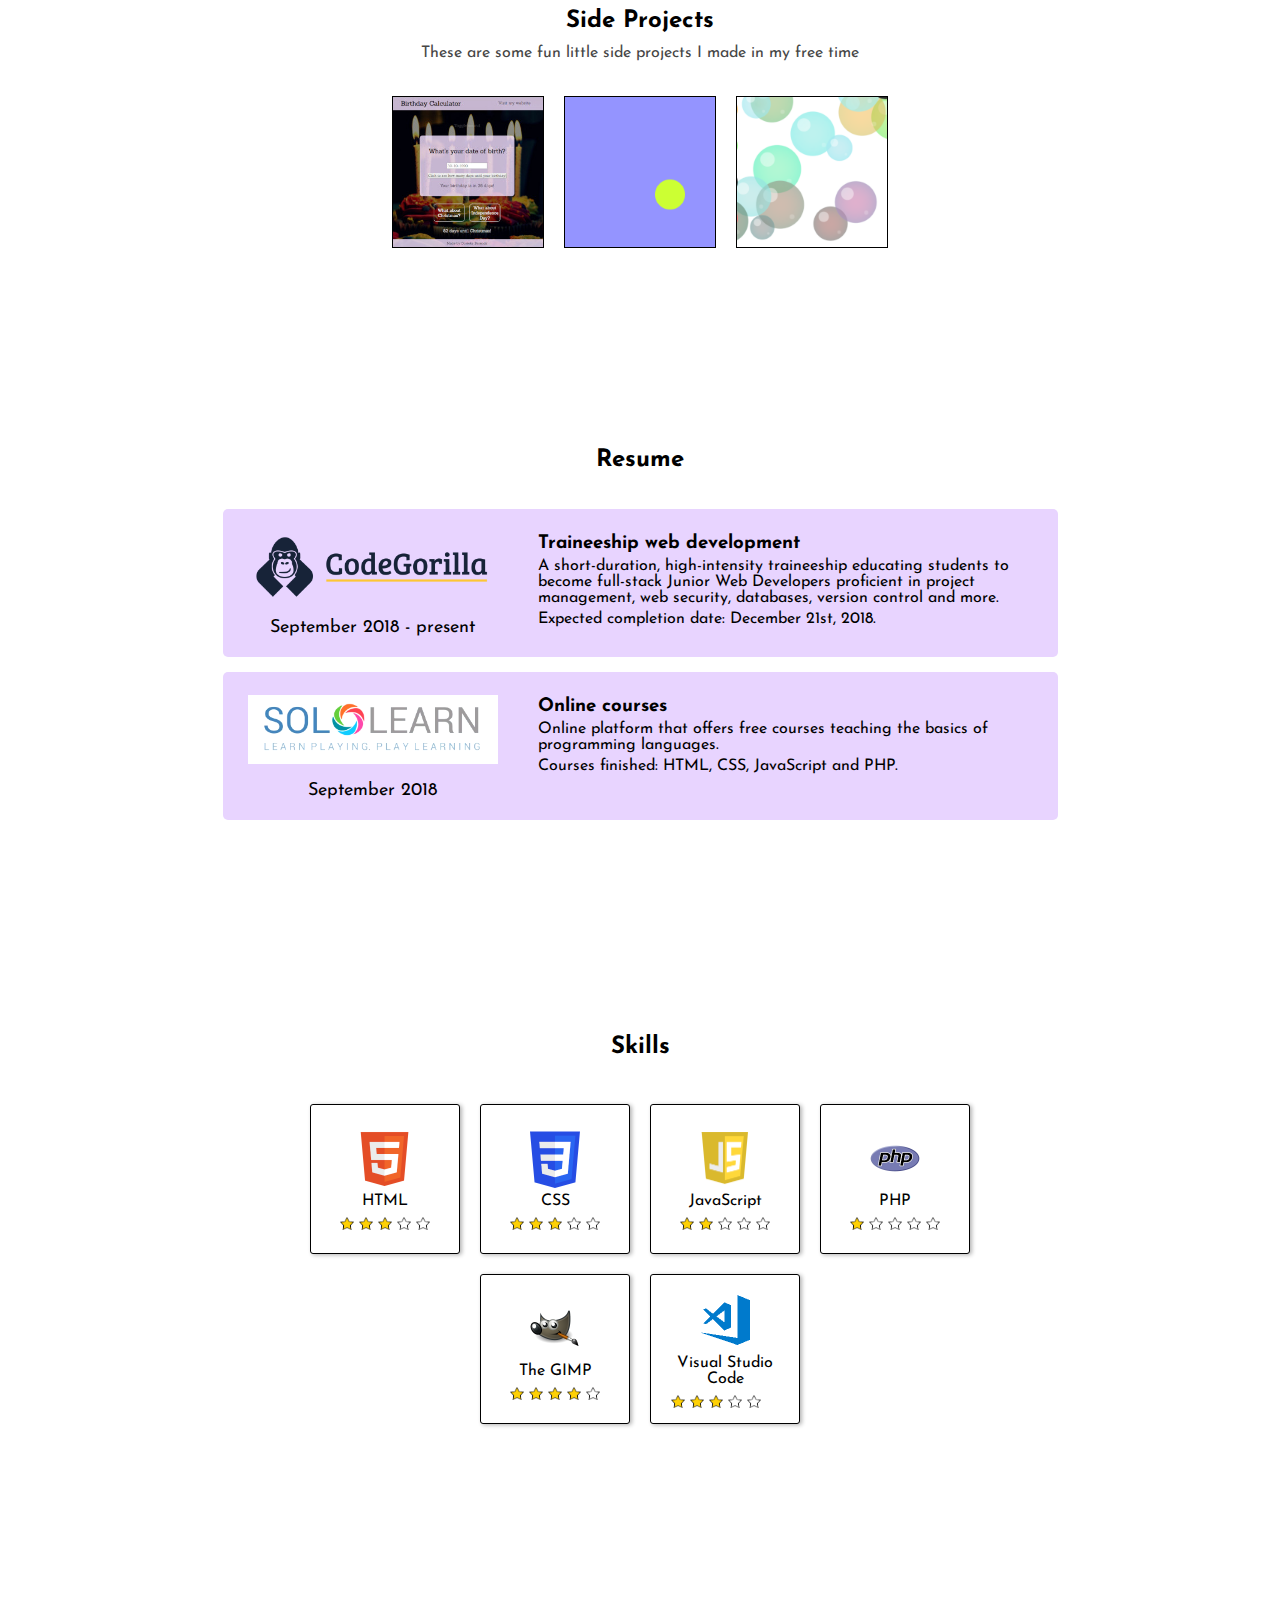
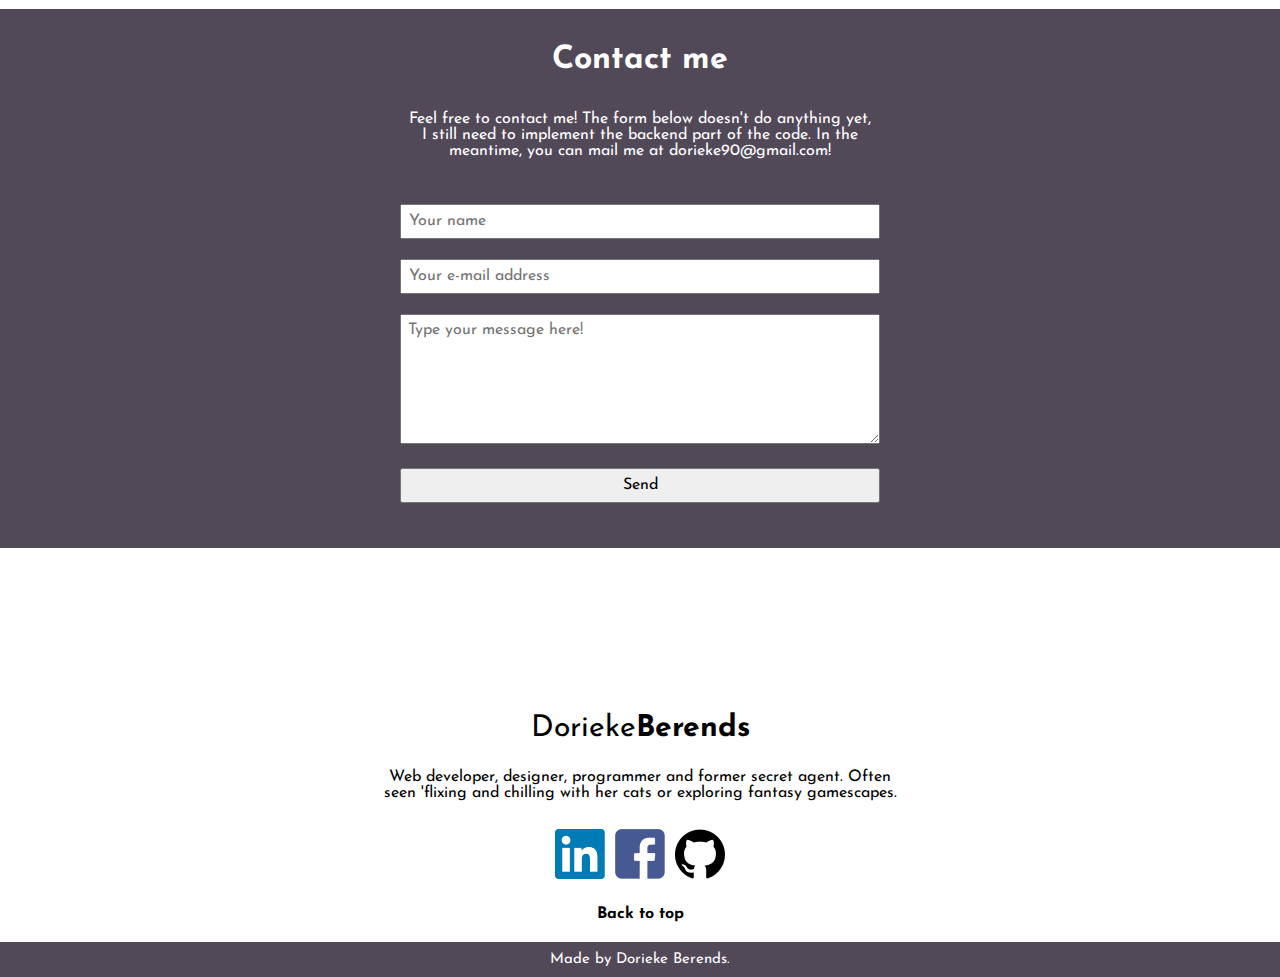
==== commit 93d8a9a8: "Added bubblemaker to project list" ====
--- a/index.html
+++ b/index.html
@@ -129,7 +129,6 @@
             </section>
 
             <div class="between_sections"></div>
-            <!-- <div id="projects_above" class="between_sections_bot"></div> -->
 
             <section id="projects">
                 <div id="projects_inner">
@@ -161,7 +160,7 @@
                                         <div class="projects_item_thumb">
                                             <img class="projects_item_thumb_itself" src="images/project_thumbs/bouncy.png">
                                         </div>
-                                        <a href="Projects/Bouncy/index.html" target="_blank">
+                                        <a href="https://code.sololearn.com/W25PsWlOsuHI/#html" target="_blank">
                                             <div class="projects_item_name">
                                                 <div>Bouncing ball</div>
                                             </div>
@@ -170,13 +169,27 @@
                                 </div>
                             </div>
 
+                            <div class="projects_item_outer_outer">
+                                <div class="projects_item_outer">
+                                    <div class="projects_item">
+                                        <div class="projects_item_thumb">
+                                            <img class="projects_item_thumb_itself" src="images/project_thumbs/bubblemaker.png">
+                                        </div>
+                                        <a href="https://github.com/dot319/BubbleMaker.github.io" target="_blank">
+                                            <div class="projects_item_name">
+                                                <div>Bubble maker</div>
+                                            </div>
+                                        </a>
+                                    </div>
+                                </div>
+                            </div>
+
                         </div>
                     </div>
                 </div>
             </section>
 
             <div class="between_sections"></div>
-            <!-- <div id="resume_above" class="between_sections_bot"></div> -->
 
             <section id="resume">
                 <div id="resume_inner">
@@ -233,7 +246,6 @@
             </section>
 
             <div class="between_sections"></div>
-            <!-- <div id="skills_above" class="between_sections_bot"></div> -->
 
             <section id="skills">
                 <div id="skills_inner">
@@ -345,7 +357,6 @@
             </section>
 
             <div class="between_sections"></div>
-            <!-- <div id="contact_above" class="between_sections_bot"></div> -->
 
             <section id="contact">
                 <div id="contact_inner">
@@ -371,8 +382,6 @@
         </main>
 
         <div class="between_sections"></div>
-        <!-- <div class="between_sections_bot"></div> -->
-
 
         <footer id="social_footer">
             <div id="social_footer_inner">
@@ -408,6 +417,5 @@
         </footer>
 
         <script src="js/myscripts.js"></script>
-
     </body>
 </html>--- a/css/main.css
+++ b/css/main.css
@@ -40,13 +40,13 @@
     background-color:  rgb(232, 212, 255);
 }
 
-/*colors to use: {
-    background-color: rgb(61, 61, 50);
-    background-color: rgb(199, 198, 142);
-    background-color: rgb(255, 254, 151);
-    background-color: rgb(159, 154, 166);
-    background-color: rgb(216, 181, 255);
- }*/
+/*colors to use: 
+rgb(61, 61, 50);
+rgb(199, 198, 142);
+rgb(255, 254, 151);
+rgb(159, 154, 166);
+rgb(216, 181, 255);
+ */
 
 /*===Website's background picture======================================================================*/
 .between_sections,
